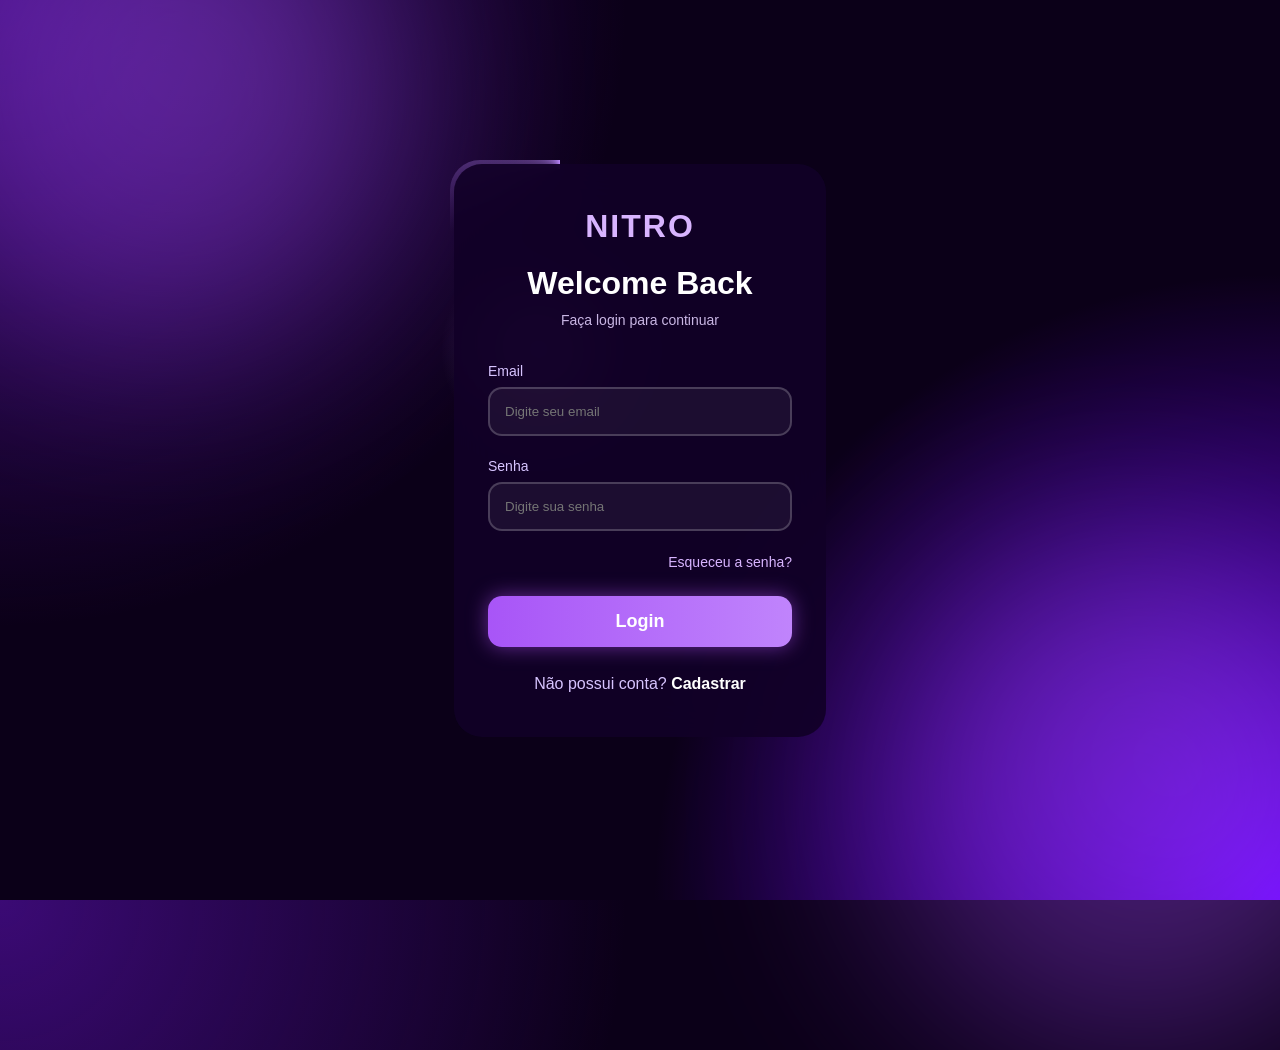
==== index.html @ c99f5d67 "Index(login) e home criadas, sem conexão com o banco ainda" ====
<!DOCTYPE html>
<html lang="pt-BR">
<head>
  <meta charset="UTF-8">
  <meta name="viewport" content="width=device-width, initial-scale=1.0">

  <title>Nitro Login</title>

  <link rel="stylesheet" href="css/style.css">
</head>
<body>

  <!-- FUNDO -->
  <div class="bg-shape"></div>
  <div class="bg-shape"></div>

  <!-- LUZ DO MOUSE -->
  <div class="light" id="light"></div>

  <!-- CARD -->
  <div class="login-container">

    <div class="login-card">

      <!-- LOGIN -->
      <div class="form login-form active">

        <div class="logo">
          <h2>NITRO</h2>
        </div>

        <div class="title">
          <h1>Welcome Back</h1>
          <p>Faça login para continuar</p>
        </div>

        <div class="input-group">
          <label>Email</label>
          <input type="email" placeholder="Digite seu email">
        </div>

        <div class="input-group">
          <label>Senha</label>
          <input type="password" placeholder="Digite sua senha">
        </div>

        <div class="forgot">
          <a href="#">Esqueceu a senha?</a>
        </div>

        <button class="login-btn">
          Login
        </button>

        <div class="signup">
          Não possui conta?
          <a href="#" id="show-register">Cadastrar</a>
        </div>

      </div>

      <!-- CADASTRO -->
      <div class="form register-form">

        <div class="logo">
          <h2>NITRO</h2>
        </div>

        <div class="title">
          <h1>Create Account</h1>
          <p>Crie sua conta para continuar</p>
        </div>

        <div class="input-group">
          <label>Nome</label>
          <input type="text" placeholder="Digite seu nome">
        </div>

        <div class="input-group">
          <label>Email</label>
          <input type="email" placeholder="Digite seu email">
        </div>

        <div class="input-group">
          <label>Senha</label>
          <input type="password" placeholder="Crie uma senha">
        </div>

        <button class="login-btn">
          Cadastrar
        </button>

        <div class="signup">
          Já possui conta?
          <a href="#" id="show-login">Entrar</a>
        </div>

      </div>

    </div>

  </div>

  <script>

    // EFEITO DE LUZ
    //FAZENDO POR AQUI PARA TESTAR E AJUSTAR MAIS RÁPIDO
    const light = document.getElementById("light");

    document.addEventListener("mousemove", (e) => {
      light.style.left = e.clientX + "px";
      light.style.top = e.clientY + "px";
    });

    // TROCA DE FORMULÁRIOS
    const loginForm = document.querySelector(".login-form");
    const registerForm = document.querySelector(".register-form");

    const showRegister = document.getElementById("show-register");
    const showLogin = document.getElementById("show-login");

    // ABRIR CADASTRO
    showRegister.addEventListener("click", (e) => {
      e.preventDefault();

      loginForm.style.display = "none";
      registerForm.style.display = "block";
    });

    // VOLTAR LOGIN
    showLogin.addEventListener("click", (e) => {
      e.preventDefault();

      registerForm.style.display = "none";
      loginForm.style.display = "block";
    });

  </script>

</body>
</html>
---- css/style.css ----
*{
    margin:0;
    padding:0;
    box-sizing:border-box;
    font-family:'Poppins', sans-serif;
  }
  
  body{
    height:100vh;
    display:flex;
    justify-content:center;
    align-items:center;
    overflow:hidden;
    background:
      radial-gradient(circle at top left, #3b0a75, transparent 40%),
      radial-gradient(circle at bottom right, #6a00ff, transparent 40%),
      #0b0018;
  }
  
  /* FUNDO */
  .bg-shape{
    position:absolute;
    width:500px;
    height:500px;
    border-radius:50%;
    background:linear-gradient(45deg,#8a2be2,#b266ff);
    filter:blur(100px);
    opacity:0.4;
    animation:float 8s ease-in-out infinite;
  }
  
  .bg-shape:nth-child(1){
    top:-150px;
    left:-100px;
  }
  
  .bg-shape:nth-child(2){
    bottom:-150px;
    right:-100px;
    animation-delay:4s;
  }
  
  @keyframes float{
    0%,100%{
      transform:translateY(0px);
    }
  
    50%{
      transform:translateY(30px);
    }
  }
  
  /* CARD */
  .login-container{
    position:relative;
    width:380px;
    padding:3px;
    border-radius:30px;
    overflow:hidden;
  }
  
  /* BORDA NEON ANIMADA */
  .login-container::before{
    content:"";
    position:absolute;
  
    width:600px;
    height:600px;
  
    background:conic-gradient(
      transparent,
      transparent,
      transparent,
      #bb86fc
    );
  
    animation:rotate 4s linear infinite;
  
    top:-50%;
    left:-50%;
  }
  
  .login-container::after{
    content:"";
    position:absolute;
    inset:4px;
  
    border-radius:28px;
  
    background:rgba(18, 0, 40, 0.92);
  
    backdrop-filter:blur(18px);
  
    z-index:1;
  }
  
  @keyframes rotate{
    100%{
      transform:rotate(360deg);
    }
  }
  
  /* CONTEÚDO */
  .login-card{
    position:relative;
    z-index:2;
    padding:45px 35px;
    color:white;
  }
  
  .logo{
    text-align:center;
    margin-bottom:20px;
  }
  
  .logo h2{
    font-size:32px;
    color:#d8b4ff;
    letter-spacing:2px;
  }
  
  .title{
    text-align:center;
    margin-bottom:35px;
  }
  
  .title h1{
    font-size:32px;
    font-weight:600;
    margin-bottom:10px;
  }
  
  .title p{
    color:#c9b6e4;
    font-size:14px;
  }
  
  .input-group{
    margin-bottom:22px;
  }
  
  .input-group label{
    display:block;
    margin-bottom:8px;
    color:#d7c4ff;
    font-size:14px;
  }
  
  .input-group input{
    width:100%;
    padding:15px;
  
    border-radius:14px;
    border:2px solid rgba(255,255,255,0.2);
  
    background:rgba(255,255,255,0.05);
  
    color:white;
    outline:none;
  
    transition:0.3s;
  }
  
  .input-group input:focus{
    border-color:#bb86fc;
    box-shadow:0 0 20px #9d4edd;
  }
  
  .forgot{
    text-align:right;
    margin-bottom:25px;
  }
  
  .forgot a{
    color:#d8b4ff;
    text-decoration:none;
    font-size:14px;
  }
  
  .login-btn{
    width:100%;
    padding:15px;
  
    border:none;
    border-radius:14px;
  
    background:linear-gradient(90deg,#a855f7,#c084fc);
  
    color:white;
    font-size:18px;
    font-weight:bold;
  
    cursor:pointer;
  
    transition:0.3s;
  
    box-shadow:0 0 20px rgba(186,85,255,0.5);
  }
  
  .login-btn:hover{
    transform:translateY(-2px) scale(1.02);
  
    box-shadow:0 0 30px rgba(186,85,255,0.9);
  }
  
  .signup{
    margin-top:28px;
    text-align:center;
    color:#d7c4ff;
  }
  
  .signup a{
    color:white;
    font-weight:bold;
    text-decoration:none;
  }
  
  /* LUZ DO MOUSE */
  .light{
    position:absolute;
  
    width:200px;
    height:200px;
  
    background:radial-gradient(
      circle,
      rgba(187,134,252,0.35),
      transparent 70%
    );
  
    pointer-events:none;
  
    transform:translate(-50%, -50%);
  
    z-index:0;
  }

.form{
    transition:0.5s;
  }
  
.register-form{
    display:none;
  }
  
.form.active{
    display:block;
  }
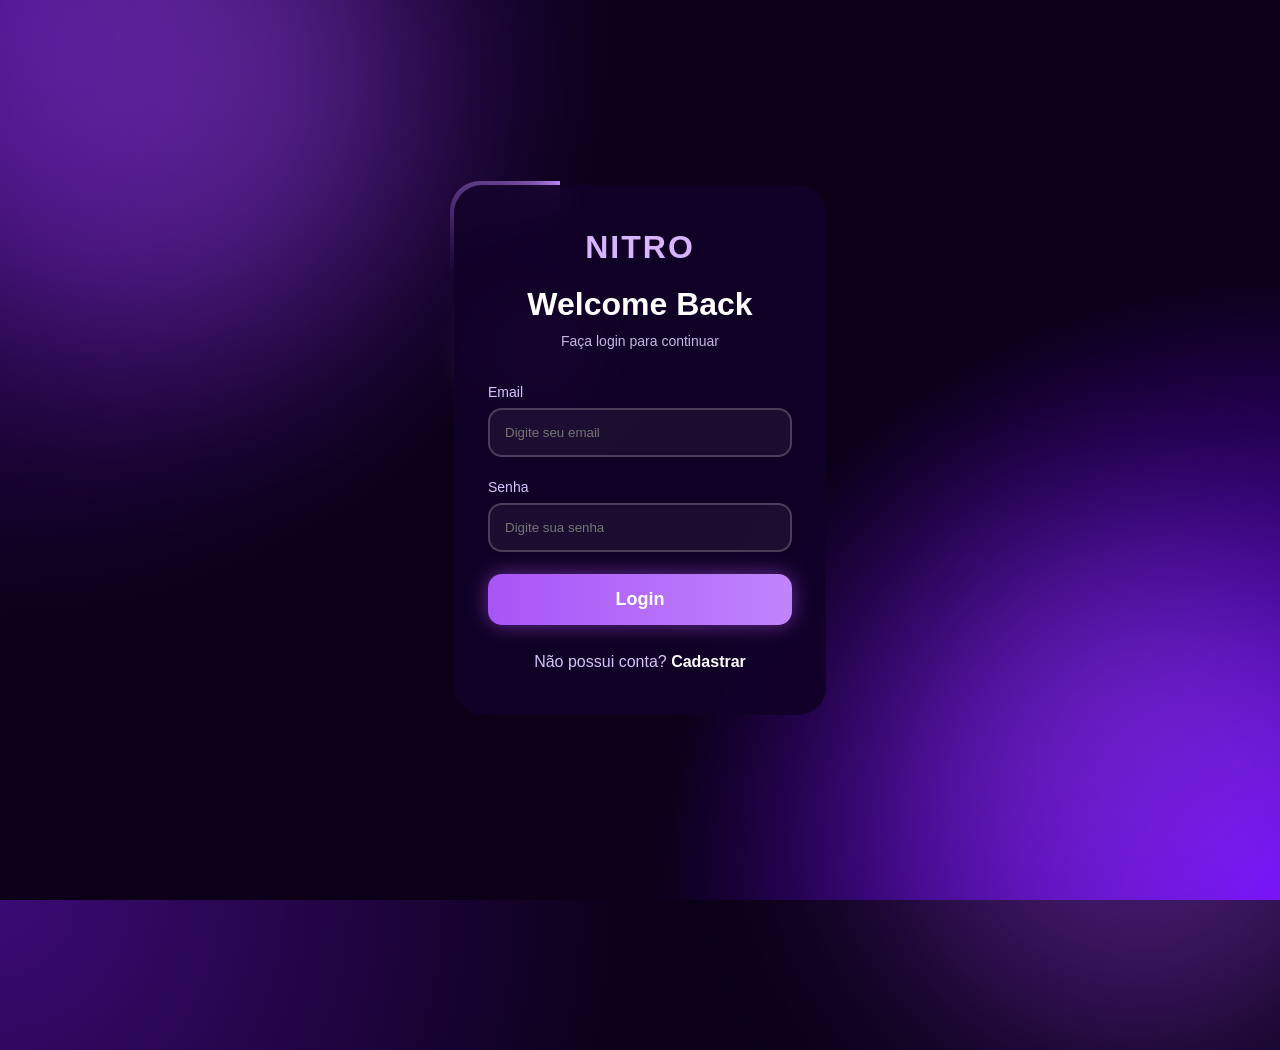
==== commit 812f8377: "back ent init iniciado com sucesso \n adiciodo a logica para login e cadastro e logica para salvar u" ====
--- a/index.html
+++ b/index.html
@@ -3,139 +3,160 @@
 <head>
   <meta charset="UTF-8">
   <meta name="viewport" content="width=device-width, initial-scale=1.0">
-
   <title>Nitro Login</title>
-
   <link rel="stylesheet" href="css/style.css">
 </head>
 <body>
 
-  <!-- FUNDO -->
   <div class="bg-shape"></div>
   <div class="bg-shape"></div>
-
-  <!-- LUZ DO MOUSE -->
   <div class="light" id="light"></div>
 
-  <!-- CARD -->
   <div class="login-container">
-
     <div class="login-card">
 
-      <!-- LOGIN -->
       <div class="form login-form active">
-
-        <div class="logo">
-          <h2>NITRO</h2>
-        </div>
-
+        <div class="logo"><h2>NITRO</h2></div>
         <div class="title">
           <h1>Welcome Back</h1>
           <p>Faça login para continuar</p>
         </div>
 
-        <div class="input-group">
-          <label>Email</label>
-          <input type="email" placeholder="Digite seu email">
-        </div>
-
-        <div class="input-group">
-          <label>Senha</label>
-          <input type="password" placeholder="Digite sua senha">
-        </div>
-
-        <div class="forgot">
-          <a href="#">Esqueceu a senha?</a>
-        </div>
-
-        <button class="login-btn">
-          Login
-        </button>
+        <form id="form-login">
+          <div class="input-group">
+            <label>Email</label>
+            <input type="email" id="login-email" placeholder="Digite seu email" required>
+          </div>
+          <div class="input-group">
+            <label>Senha</label>
+            <input type="password" id="login-senha" placeholder="Digite sua senha" required>
+          </div>
+          <button type="submit" class="login-btn">Login</button>
+        </form>
 
         <div class="signup">
-          Não possui conta?
-          <a href="#" id="show-register">Cadastrar</a>
+          Não possui conta? <a href="#" id="show-register">Cadastrar</a>
         </div>
-
       </div>
 
-      <!-- CADASTRO -->
       <div class="form register-form">
-
-        <div class="logo">
-          <h2>NITRO</h2>
-        </div>
-
+        <div class="logo"><h2>NITRO</h2></div>
         <div class="title">
           <h1>Create Account</h1>
           <p>Crie sua conta para continuar</p>
         </div>
 
-        <div class="input-group">
-          <label>Nome</label>
-          <input type="text" placeholder="Digite seu nome">
-        </div>
-
-        <div class="input-group">
-          <label>Email</label>
-          <input type="email" placeholder="Digite seu email">
-        </div>
-
-        <div class="input-group">
-          <label>Senha</label>
-          <input type="password" placeholder="Crie uma senha">
-        </div>
-
-        <button class="login-btn">
-          Cadastrar
-        </button>
+        <form id="form-register">
+          <div class="input-group">
+            <label>Nome</label>
+            <input type="text" id="reg-nome" placeholder="Digite seu nome" required>
+          </div>
+          <div class="input-group">
+            <label>Email</label>
+            <input type="email" id="reg-email" placeholder="Digite seu email" required>
+          </div>
+          <div class="input-group">
+            <label>Senha</label>
+            <input type="password" id="reg-senha" placeholder="Crie uma senha" required>
+          </div>
+          <div class="input-group">
+            <label>Carteira de Motorista (CNH)</label>
+            <input type="text" id="reg-cnh" placeholder="Nº da CNH">
+          </div>
+          <div class="input-group">
+            <label>Data de Vencimento</label>
+            <input type="date" id="reg-vencimento">
+          </div>
+          <div class="input-group" style="display:flex; align-items:center; gap: 10px; margin-bottom: 20px;">
+            <input type="checkbox" id="reg-termo" style="width: auto; margin:0;">
+            <label for="reg-termo" style="margin:0; font-size: 12px;">Não tenho CNH. Assino o termo de responsabilidade de locação.</label>
+          </div>
+          <button type="submit" class="login-btn">Cadastrar</button>
+        </form>
 
         <div class="signup">
-          Já possui conta?
-          <a href="#" id="show-login">Entrar</a>
+          Já possui conta? <a href="#" id="show-login">Entrar</a>
         </div>
-
       </div>
 
     </div>
-
   </div>
 
   <script>
+    // Se já estiver logado, vai pra home que está na pasta pages
+    if (localStorage.getItem('nitro_user')) {
+      window.location.href = 'pages/home.html';
+    }
 
-    // EFEITO DE LUZ
-    //FAZENDO POR AQUI PARA TESTAR E AJUSTAR MAIS RÁPIDO
     const light = document.getElementById("light");
-
     document.addEventListener("mousemove", (e) => {
       light.style.left = e.clientX + "px";
       light.style.top = e.clientY + "px";
     });
 
-    // TROCA DE FORMULÁRIOS
     const loginForm = document.querySelector(".login-form");
     const registerForm = document.querySelector(".register-form");
-
-    const showRegister = document.getElementById("show-register");
-    const showLogin = document.getElementById("show-login");
-
-    // ABRIR CADASTRO
-    showRegister.addEventListener("click", (e) => {
-      e.preventDefault();
-
-      loginForm.style.display = "none";
-      registerForm.style.display = "block";
+    document.getElementById("show-register").addEventListener("click", (e) => {
+      e.preventDefault(); loginForm.style.display = "none"; registerForm.style.display = "block";
+    });
+    document.getElementById("show-login").addEventListener("click", (e) => {
+      e.preventDefault(); registerForm.style.display = "none"; loginForm.style.display = "block";
     });
 
-    // VOLTAR LOGIN
-    showLogin.addEventListener("click", (e) => {
-      e.preventDefault();
+    const termoCheckbox = document.getElementById('reg-termo');
+    const cnhInput = document.getElementById('reg-cnh');
+    const vencInput = document.getElementById('reg-vencimento');
 
-      registerForm.style.display = "none";
-      loginForm.style.display = "block";
+    termoCheckbox.addEventListener('change', () => {
+      if(termoCheckbox.checked) {
+        cnhInput.disabled = true; cnhInput.value = '';
+        vencInput.disabled = true; vencInput.value = '';
+      } else {
+        cnhInput.disabled = false; vencInput.disabled = false;
+      }
     });
 
+    // Submissão do Login (Atenção ao caminho: script/php/auth.php)
+    document.getElementById('form-login').addEventListener('submit', async (e) => {
+      e.preventDefault();
+      const formData = new FormData();
+      formData.append('action', 'login');
+      formData.append('email', document.getElementById('login-email').value);
+      formData.append('senha', document.getElementById('login-senha').value);
+
+      const res = await fetch('script/php/auth.php', { method: 'POST', body: formData });
+      const data = await res.json();
+
+      if(data.status === 'success') {
+        localStorage.setItem('nitro_user', JSON.stringify(data.user));
+        window.location.href = 'pages/home.html'; // Redireciona para a pasta pages
+      } else {
+        alert(data.message);
+      }
+    });
+
+    // Submissão do Cadastro
+    document.getElementById('form-register').addEventListener('submit', async (e) => {
+      e.preventDefault();
+      const formData = new FormData();
+      formData.append('action', 'register');
+      formData.append('nome', document.getElementById('reg-nome').value);
+      formData.append('email', document.getElementById('reg-email').value);
+      formData.append('senha', document.getElementById('reg-senha').value);
+      formData.append('carteira', document.getElementById('reg-cnh').value);
+      formData.append('vencimento', document.getElementById('reg-vencimento').value);
+      formData.append('termo', document.getElementById('reg-termo').checked);
+
+      const res = await fetch('script/php/auth.php', { method: 'POST', body: formData });
+      const data = await res.json();
+
+      if(data.status === 'success') {
+        alert("Cadastro realizado! Faça login.");
+        document.getElementById("show-login").click();
+      } else {
+        alert(data.message);
+      }
+    });
   </script>
-
 </body>
 </html>
